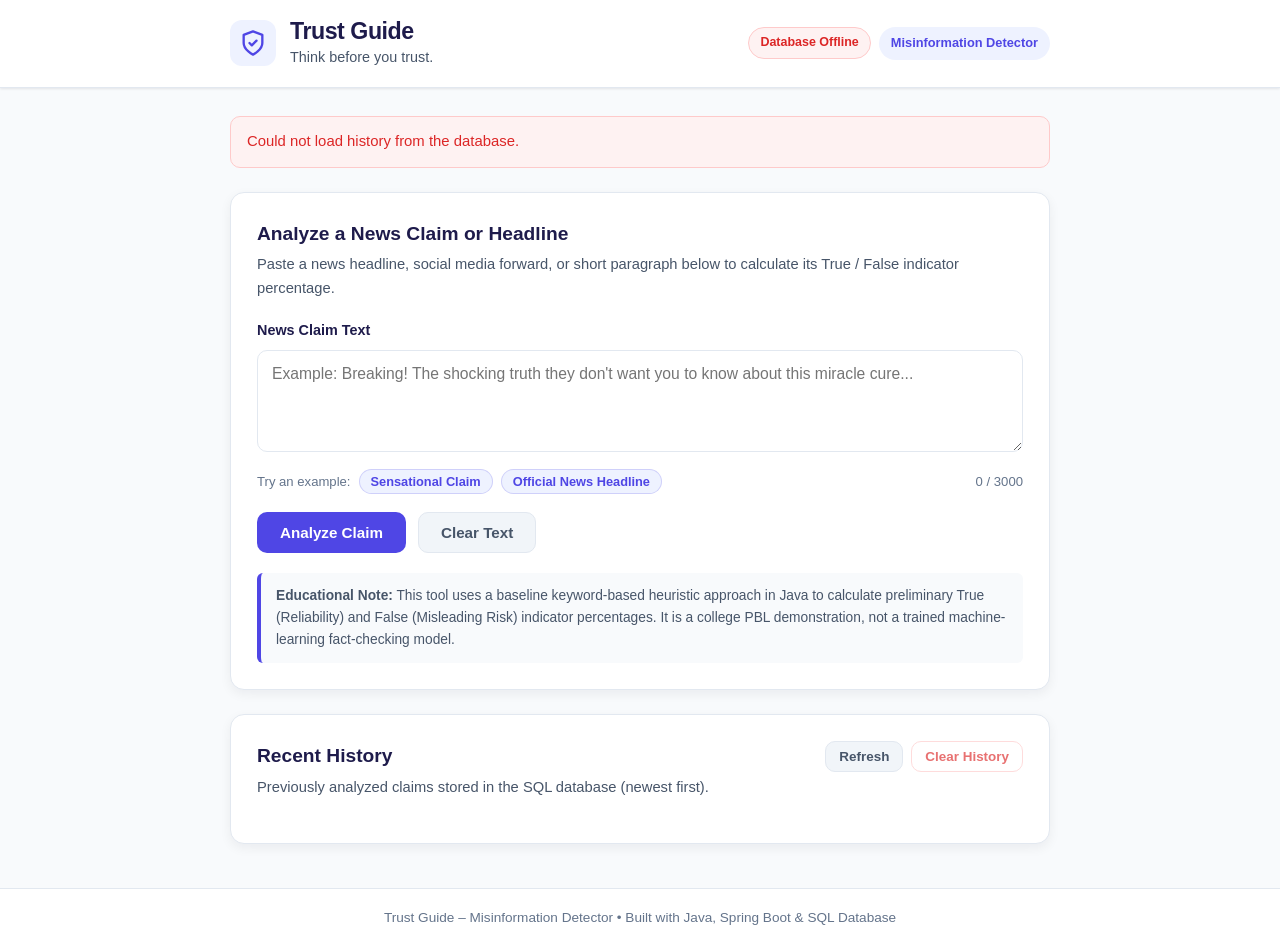
==== src/main/resources/static/index.html @ 8a832c72 "Add complete Trust Guide Misinformation Detector full-stack application" ====
<!DOCTYPE html>
<html lang="en">
<head>
    <meta charset="UTF-8">
    <meta name="viewport" content="width=device-width, initial-scale=1.0">
    <title>Trust Guide – Misinformation Detector</title>
    <link rel="stylesheet" href="style.css">
</head>
<body>
    <!-- Top Header -->
    <header class="site-header">
        <div class="container header-content">
            <div class="brand">
                <div class="shield-icon" aria-hidden="true">
                    <svg viewBox="0 0 24 24" width="28" height="28" fill="none" stroke="currentColor" stroke-width="2" stroke-linecap="round" stroke-linejoin="round">
                        <path d="M12 22s8-4 8-10V5l-8-3-8 3v7c0 6 8 10 8 10z"></path>
                        <path d="M9 12l2 2 4-4"></path>
                    </svg>
                </div>
                <div>
                    <h1 class="app-title">Trust Guide</h1>
                    <p class="app-tagline">Think before you trust.</p>
                </div>
            </div>
            <div class="header-badges">
                <span id="dbStatusBadge" class="db-badge db-connected">Database Connected</span>
                <span class="project-badge">Misinformation Detector</span>
            </div>
        </div>
    </header>

    <!-- Main Content -->
    <main class="container main-content">
        <!-- Status / Alert Banner for Feedback Messages -->
        <div id="feedbackBanner" class="feedback-banner hidden" role="alert"></div>

        <!-- Claim Input Card -->
        <section class="card analyzer-card" aria-labelledby="analyzeHeading">
            <div class="card-header">
                <h2 id="analyzeHeading">Analyze a News Claim or Headline</h2>
                <p class="section-subtitle">
                    Paste a news headline, social media forward, or short paragraph below to calculate its True / False indicator percentage.
                </p>
            </div>

            <form id="analyzeForm" novalidate>
                <div class="form-group">
                    <label for="claimInput" class="form-label">News Claim Text</label>
                    <textarea
                        id="claimInput"
                        class="claim-textarea"
                        rows="4"
                        maxlength="3000"
                        placeholder="Example: Breaking! The shocking truth they don't want you to know about this miracle cure..."
                        required
                    ></textarea>
                    <div class="input-meta">
                        <div class="sample-buttons">
                            <span class="sample-label">Try an example:</span>
                            <button type="button" class="chip-btn" data-sample="SHOCKING TRUTH: Secret revealed about a 100% guaranteed miracle cure! Share immediately!!!">
                                Sensational Claim
                            </button>
                            <button type="button" class="chip-btn" data-sample="According to an official report published by the Ministry of Education, university exams will begin next month.">
                                Official News Headline
                            </button>
                        </div>
                        <span id="charCount" class="char-count">0 / 3000</span>
                    </div>
                </div>

                <div class="form-actions">
                    <button type="submit" id="analyzeBtn" class="btn btn-primary">
                        <span id="analyzeBtnText">Analyze Claim</span>
                        <span id="analyzeSpinner" class="spinner hidden" aria-hidden="true"></span>
                    </button>
                    <button type="button" id="resetInputBtn" class="btn btn-secondary">
                        Clear Text
                    </button>
                </div>
            </form>

            <!-- Disclaimer Note -->
            <div class="disclaimer-box">
                <strong>Educational Note:</strong> This tool uses a baseline keyword-based heuristic approach in Java to calculate preliminary True (Reliability) and False (Misleading Risk) indicator percentages. It is a college PBL demonstration, not a trained machine-learning fact-checking model.
            </div>
        </section>

        <!-- Analysis Result Card -->
        <section id="resultSection" class="card result-card hidden" aria-labelledby="resultHeading">
            <div class="result-header">
                <h2 id="resultHeading">Assessment Result</h2>
                <span id="resultBadge" class="status-badge">Needs Verification</span>
            </div>

            <div class="result-body">
                <p class="analyzed-claim-preview" id="resultClaimText"></p>

                <!-- True / False Percentage Breakdown -->
                <div class="percentage-panel">
                    <div class="percentage-cards">
                        <div class="score-box score-true">
                            <span class="score-label">True / Reliable Indicator</span>
                            <span id="truePercentValue" class="score-number">50%</span>
                        </div>
                        <div class="score-box score-false">
                            <span class="score-label">False / Misleading Risk</span>
                            <span id="falsePercentValue" class="score-number">50%</span>
                        </div>
                    </div>

                    <div class="progress-bar-track" aria-label="True vs False percentage bar">
                        <div id="trueProgressBar" class="progress-fill-true" style="width: 50%"></div>
                        <div id="falseProgressBar" class="progress-fill-false" style="width: 50%"></div>
                    </div>
                    <div class="progress-legend">
                        <span class="legend-true">&#9679; True / Reliable %</span>
                        <span class="legend-false">&#9679; False / Misleading %</span>
                    </div>
                </div>

                <div class="explanation-box">
                    <h3>Why did it receive this assessment?</h3>
                    <p id="resultExplanation"></p>
                </div>
                <p class="result-timestamp" id="resultTimestamp"></p>
            </div>
        </section>

        <!-- Recent History Section -->
        <section class="card history-card" aria-labelledby="historyHeading">
            <div class="history-header">
                <div>
                    <h2 id="historyHeading">Recent History</h2>
                    <p class="section-subtitle">Previously analyzed claims stored in the SQL database (newest first).</p>
                </div>
                <div class="history-actions">
                    <button type="button" id="refreshHistoryBtn" class="btn btn-secondary btn-sm">
                        Refresh
                    </button>
                    <button type="button" id="clearHistoryBtn" class="btn btn-danger-outline btn-sm">
                        Clear History
                    </button>
                </div>
            </div>

            <!-- Loading indicator for history -->
            <div id="historyLoading" class="history-loading hidden">
                <span class="spinner spinner-dark" aria-hidden="true"></span>
                <span>Loading saved history from database...</span>
            </div>

            <!-- Empty state -->
            <div id="emptyHistoryState" class="empty-state hidden">
                <p>No claims have been analyzed yet. Enter a claim above and click <strong>Analyze Claim</strong> to save your first record.</p>
            </div>

            <!-- History List Container -->
            <div id="historyList" class="history-list"></div>
        </section>
    </main>

    <!-- Footer -->
    <footer class="site-footer">
        <div class="container">
            <p>Trust Guide – Misinformation Detector &bull; Built with Java, Spring Boot &amp; SQL Database</p>
        </div>
    </footer>

    <script src="script.js"></script>
</body>
</html>
---- src/main/resources/static/style.css ----
/* ============================================================
   Trust Guide – Misinformation Detector
   Clean, Modern, Responsive Stylesheet
   ============================================================ */

:root {
    --bg-page: #f8fafc;
    --bg-card: #ffffff;
    --text-primary: #1e1b4b;
    --text-secondary: #475569;
    --text-muted: #64748b;
    --accent-primary: #4f46e5;
    --accent-hover: #4338ca;
    --accent-light: #eef2ff;
    --border-color: #e2e8f0;

    /* Status & Percentage Colors */
    --true-color: #16a34a;
    --true-bg: #f0fdf4;
    --true-border: #bbf7d0;

    --false-color: #dc2626;
    --false-bg: #fef2f2;
    --false-border: #fecaca;

    --warning-bg: #fff7ed;
    --warning-text: #c2410c;
    --warning-border: #fdba74;

    --verify-bg: #eff6ff;
    --verify-text: #1d4ed8;
    --verify-border: #93c5fd;

    --danger-color: #dc2626;
    --danger-bg: #fef2f2;
    --danger-border: #fecaca;

    --success-bg: #f0fdf4;
    --success-text: #15803d;
    --success-border: #bbf7d0;

    --radius-md: 10px;
    --radius-lg: 14px;
    --shadow-sm: 0 1px 3px rgba(15, 23, 42, 0.06), 0 1px 2px rgba(15, 23, 42, 0.04);
    --shadow-md: 0 4px 12px rgba(15, 23, 42, 0.06);
}

* {
    box-sizing: border-box;
    margin: 0;
    padding: 0;
}

body {
    font-family: -apple-system, BlinkMacSystemFont, "Segoe UI", Roboto, "Helvetica Neue", Arial, sans-serif;
    background-color: var(--bg-page);
    color: var(--text-primary);
    line-height: 1.6;
    min-height: 100vh;
    display: flex;
    flex-direction: column;
}

.container {
    width: 100%;
    max-width: 860px;
    margin: 0 auto;
    padding: 0 20px;
}

/* Header */
.site-header {
    background-color: var(--bg-card);
    border-bottom: 1px solid var(--border-color);
    padding: 18px 0;
    box-shadow: var(--shadow-sm);
}

.header-content {
    display: flex;
    align-items: center;
    justify-content: space-between;
    flex-wrap: wrap;
    gap: 12px;
}

.brand {
    display: flex;
    align-items: center;
    gap: 14px;
}

.shield-icon {
    width: 46px;
    height: 46px;
    border-radius: 12px;
    background-color: var(--accent-light);
    color: var(--accent-primary);
    display: flex;
    align-items: center;
    justify-content: center;
    flex-shrink: 0;
}

.app-title {
    font-size: 1.45rem;
    font-weight: 700;
    color: var(--text-primary);
    letter-spacing: -0.02em;
    line-height: 1.2;
}

.app-tagline {
    font-size: 0.9rem;
    color: var(--text-secondary);
    font-weight: 500;
}

.header-badges {
    display: flex;
    align-items: center;
    gap: 8px;
    flex-wrap: wrap;
}

.db-badge {
    font-size: 0.78rem;
    font-weight: 600;
    padding: 5px 11px;
    border-radius: 999px;
    border: 1px solid transparent;
}

.db-connected {
    background-color: var(--true-bg);
    color: var(--true-color);
    border-color: var(--true-border);
}

.db-disconnected {
    background-color: var(--false-bg);
    color: var(--false-color);
    border-color: var(--false-border);
}

.project-badge {
    font-size: 0.8rem;
    font-weight: 600;
    color: var(--accent-primary);
    background-color: var(--accent-light);
    padding: 6px 12px;
    border-radius: 999px;
}

/* Main Layout */
.main-content {
    flex: 1;
    padding-top: 28px;
    padding-bottom: 44px;
    display: flex;
    flex-direction: column;
    gap: 24px;
}

.card {
    background-color: var(--bg-card);
    border: 1px solid var(--border-color);
    border-radius: var(--radius-lg);
    padding: 26px;
    box-shadow: var(--shadow-md);
}

.card-header {
    margin-bottom: 18px;
}

.card-header h2,
.history-header h2,
.result-header h2 {
    font-size: 1.2rem;
    font-weight: 700;
    color: var(--text-primary);
}

.section-subtitle {
    font-size: 0.92rem;
    color: var(--text-secondary);
    margin-top: 4px;
}

/* Feedback Banner */
.feedback-banner {
    padding: 13px 16px;
    border-radius: var(--radius-md);
    font-size: 0.93rem;
    font-weight: 500;
    border: 1px solid transparent;
}

.feedback-success {
    background-color: var(--success-bg);
    color: var(--success-text);
    border-color: var(--success-border);
}

.feedback-error {
    background-color: var(--danger-bg);
    color: var(--danger-color);
    border-color: var(--danger-border);
}

/* Form Elements */
.form-group {
    margin-bottom: 18px;
}

.form-label {
    display: block;
    font-size: 0.9rem;
    font-weight: 600;
    margin-bottom: 8px;
    color: var(--text-primary);
}

.claim-textarea {
    width: 100%;
    padding: 14px;
    border: 1.5px solid var(--border-color);
    border-radius: var(--radius-md);
    font-family: inherit;
    font-size: 0.98rem;
    color: var(--text-primary);
    resize: vertical;
    transition: border-color 0.15s ease, box-shadow 0.15s ease;
}

.claim-textarea:focus {
    outline: none;
    border-color: var(--accent-primary);
    box-shadow: 0 0 0 3px rgba(79, 70, 229, 0.14);
}

.input-meta {
    display: flex;
    justify-content: space-between;
    align-items: center;
    flex-wrap: wrap;
    gap: 10px;
    margin-top: 10px;
}

.sample-buttons {
    display: flex;
    align-items: center;
    flex-wrap: wrap;
    gap: 8px;
}

.sample-label {
    font-size: 0.82rem;
    color: var(--text-muted);
    font-weight: 500;
}

.chip-btn {
    background-color: var(--accent-light);
    color: var(--accent-primary);
    border: 1px solid rgba(79, 70, 229, 0.2);
    border-radius: 999px;
    padding: 4px 11px;
    font-size: 0.8rem;
    font-weight: 600;
    cursor: pointer;
    transition: background-color 0.15s ease;
}

.chip-btn:hover {
    background-color: #e0e7ff;
}

.char-count {
    font-size: 0.82rem;
    color: var(--text-muted);
}

.form-actions {
    display: flex;
    align-items: center;
    gap: 12px;
    flex-wrap: wrap;
}

/* Buttons */
.btn {
    display: inline-flex;
    align-items: center;
    justify-content: center;
    gap: 8px;
    padding: 11px 22px;
    font-size: 0.95rem;
    font-weight: 600;
    border-radius: var(--radius-md);
    border: 1px solid transparent;
    cursor: pointer;
    transition: background-color 0.15s ease, border-color 0.15s ease, opacity 0.15s ease;
}

.btn:disabled {
    opacity: 0.65;
    cursor: not-allowed;
}

.btn-primary {
    background-color: var(--accent-primary);
    color: #ffffff;
}

.btn-primary:hover:not(:disabled) {
    background-color: var(--accent-hover);
}

.btn-secondary {
    background-color: #f1f5f9;
    color: var(--text-secondary);
    border-color: var(--border-color);
}

.btn-secondary:hover:not(:disabled) {
    background-color: #e2e8f0;
    color: var(--text-primary);
}

.btn-danger-outline {
    background-color: transparent;
    color: var(--danger-color);
    border-color: var(--danger-border);
}

.btn-danger-outline:hover:not(:disabled) {
    background-color: var(--danger-bg);
}

.btn-sm {
    padding: 7px 13px;
    font-size: 0.84rem;
}

/* Disclaimer Note */
.disclaimer-box {
    margin-top: 20px;
    padding: 12px 15px;
    background-color: #f8fafc;
    border-left: 4px solid var(--accent-primary);
    border-radius: 6px;
    font-size: 0.86rem;
    color: var(--text-secondary);
}

/* Result Section */
.result-card {
    border-top: 4px solid var(--accent-primary);
}

.result-header {
    display: flex;
    align-items: center;
    justify-content: space-between;
    flex-wrap: wrap;
    gap: 12px;
    padding-bottom: 14px;
    border-bottom: 1px solid var(--border-color);
}

.status-badge {
    display: inline-block;
    padding: 6px 14px;
    border-radius: 999px;
    font-size: 0.86rem;
    font-weight: 700;
    border: 1px solid transparent;
}

.badge-misleading {
    background-color: var(--warning-bg);
    color: var(--warning-text);
    border-color: var(--warning-border);
}

.badge-verify {
    background-color: var(--verify-bg);
    color: var(--verify-text);
    border-color: var(--verify-border);
}

.result-body {
    padding-top: 16px;
    display: flex;
    flex-direction: column;
    gap: 16px;
}

.analyzed-claim-preview {
    font-size: 1rem;
    font-style: italic;
    color: var(--text-primary);
    background-color: #f8fafc;
    padding: 12px 15px;
    border-radius: var(--radius-md);
    border: 1px solid var(--border-color);
    word-break: break-word;
}

/* True / False Percentage Panel */
.percentage-panel {
    background-color: #f8fafc;
    border: 1px solid var(--border-color);
    border-radius: var(--radius-md);
    padding: 16px;
}

.percentage-cards {
    display: grid;
    grid-template-columns: 1fr 1fr;
    gap: 14px;
    margin-bottom: 14px;
}

.score-box {
    padding: 14px 16px;
    border-radius: var(--radius-md);
    border: 1px solid transparent;
    display: flex;
    flex-direction: column;
    align-items: center;
    text-align: center;
}

.score-true {
    background-color: var(--true-bg);
    border-color: var(--true-border);
    color: var(--true-color);
}

.score-false {
    background-color: var(--false-bg);
    border-color: var(--false-border);
    color: var(--false-color);
}

.score-label {
    font-size: 0.82rem;
    font-weight: 600;
    text-transform: uppercase;
    letter-spacing: 0.03em;
}

.score-number {
    font-size: 1.85rem;
    font-weight: 800;
    line-height: 1.2;
    margin-top: 4px;
}

.progress-bar-track {
    width: 100%;
    height: 14px;
    background-color: #e2e8f0;
    border-radius: 999px;
    overflow: hidden;
    display: flex;
}

.progress-fill-true {
    background-color: var(--true-color);
    height: 100%;
    transition: width 0.35s ease;
}

.progress-fill-false {
    background-color: var(--false-color);
    height: 100%;
    transition: width 0.35s ease;
}

.progress-legend {
    display: flex;
    justify-content: space-between;
    margin-top: 8px;
    font-size: 0.8rem;
    font-weight: 600;
}

.legend-true {
    color: var(--true-color);
}

.legend-false {
    color: var(--false-color);
}

.explanation-box h3 {
    font-size: 0.92rem;
    font-weight: 700;
    color: var(--text-primary);
    margin-bottom: 4px;
}

.explanation-box p {
    font-size: 0.94rem;
    color: var(--text-secondary);
}

.result-timestamp {
    font-size: 0.8rem;
    color: var(--text-muted);
}

/* History Section */
.history-header {
    display: flex;
    align-items: flex-start;
    justify-content: space-between;
    flex-wrap: wrap;
    gap: 14px;
    margin-bottom: 18px;
}

.history-actions {
    display: flex;
    gap: 8px;
}

.history-loading {
    display: flex;
    align-items: center;
    gap: 10px;
    padding: 18px 0;
    color: var(--text-secondary);
    font-size: 0.92rem;
}

.empty-state {
    text-align: center;
    padding: 28px 16px;
    background-color: #f8fafc;
    border: 1px dashed var(--border-color);
    border-radius: var(--radius-md);
    color: var(--text-secondary);
    font-size: 0.93rem;
}

.history-list {
    display: flex;
    flex-direction: column;
    gap: 14px;
}

.history-item {
    border: 1px solid var(--border-color);
    border-radius: var(--radius-md);
    padding: 16px;
    background-color: #ffffff;
    transition: border-color 0.15s ease;
}

.history-item:hover {
    border-color: #cbd5e1;
}

.history-item-top {
    display: flex;
    align-items: center;
    justify-content: space-between;
    flex-wrap: wrap;
    gap: 10px;
    margin-bottom: 10px;
}

.history-meta {
    display: flex;
    align-items: center;
    flex-wrap: wrap;
    gap: 8px;
}

.pct-pill {
    font-size: 0.78rem;
    font-weight: 700;
    padding: 4px 10px;
    border-radius: 999px;
    border: 1px solid transparent;
}

.pct-pill-true {
    background-color: var(--true-bg);
    color: var(--true-color);
    border-color: var(--true-border);
}

.pct-pill-false {
    background-color: var(--false-bg);
    color: var(--false-color);
    border-color: var(--false-border);
}

.history-date {
    font-size: 0.8rem;
    color: var(--text-muted);
}

.history-claim {
    font-size: 0.98rem;
    font-weight: 600;
    color: var(--text-primary);
    margin-bottom: 6px;
    word-break: break-word;
}

.history-explanation {
    font-size: 0.88rem;
    color: var(--text-secondary);
    word-break: break-word;
}

/* Loading Spinner */
.spinner {
    width: 16px;
    height: 16px;
    border: 2px solid rgba(255, 255, 255, 0.35);
    border-top-color: #ffffff;
    border-radius: 50%;
    animation: spin 0.7s linear infinite;
}

.spinner-dark {
    border-color: rgba(79, 70, 229, 0.25);
    border-top-color: var(--accent-primary);
}

@keyframes spin {
    to {
        transform: rotate(360deg);
    }
}

.hidden {
    display: none !important;
}

/* Footer */
.site-footer {
    background-color: var(--bg-card);
    border-top: 1px solid var(--border-color);
    padding: 18px 0;
    text-align: center;
    font-size: 0.85rem;
    color: var(--text-muted);
}

/* Responsive adjustments */
@media (max-width: 600px) {
    .card {
        padding: 18px;
    }

    .percentage-cards {
        grid-template-columns: 1fr;
    }

    .form-actions .btn {
        width: 100%;
    }

    .history-header {
        flex-direction: column;
    }

    .history-actions {
        width: 100%;
    }

    .history-actions .btn {
        flex: 1;
    }
}
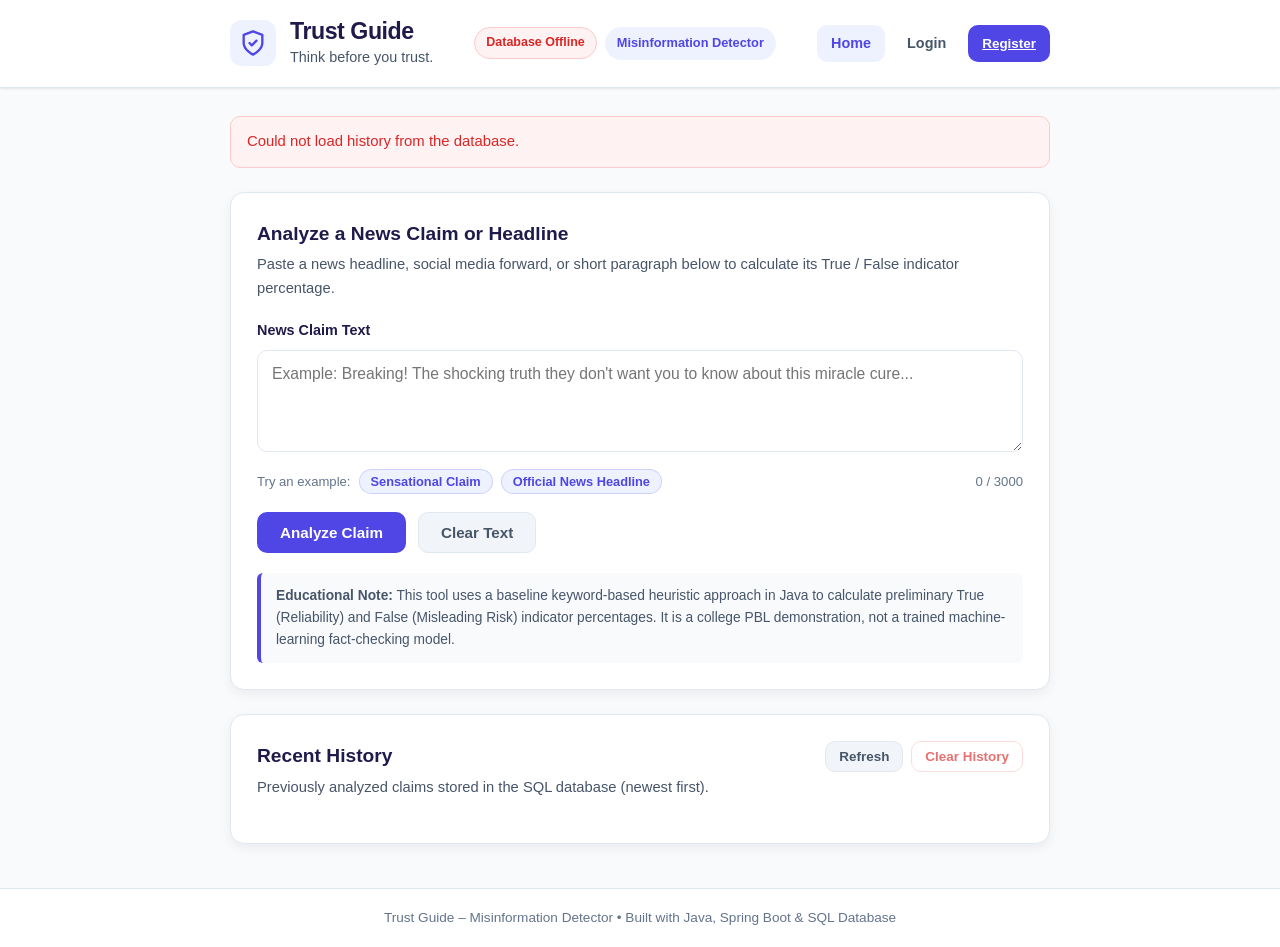
==== commit a8459d16: "Add multi-page architecture: Login, Register, Dashboard, Result, History, Analytics with session aut" ====
--- a/src/main/resources/static/index.html
+++ b/src/main/resources/static/index.html
@@ -10,7 +10,7 @@
     <!-- Top Header -->
     <header class="site-header">
         <div class="container header-content">
-            <div class="brand">
+            <a href="index.html" class="brand-link">
                 <div class="shield-icon" aria-hidden="true">
                     <svg viewBox="0 0 24 24" width="28" height="28" fill="none" stroke="currentColor" stroke-width="2" stroke-linecap="round" stroke-linejoin="round">
                         <path d="M12 22s8-4 8-10V5l-8-3-8 3v7c0 6 8 10 8 10z"></path>
@@ -21,11 +21,17 @@
                     <h1 class="app-title">Trust Guide</h1>
                     <p class="app-tagline">Think before you trust.</p>
                 </div>
-            </div>
+            </a>
             <div class="header-badges">
                 <span id="dbStatusBadge" class="db-badge db-connected">Database Connected</span>
                 <span class="project-badge">Misinformation Detector</span>
             </div>
+            <nav id="headerNav" class="nav-links">
+                <!-- Dynamically populated by auth.js -->
+                <a href="index.html" class="nav-link active">Home</a>
+                <a href="login.html" class="nav-link">Login</a>
+                <a href="register.html" class="btn btn-primary btn-sm">Register</a>
+            </nav>
         </div>
     </header>
 
@@ -166,6 +172,12 @@
         </div>
     </footer>
 
+    <script src="auth.js"></script>
     <script src="script.js"></script>
+    <script>
+        document.addEventListener("DOMContentLoaded", () => {
+            initAuth();
+        });
+    </script>
 </body>
 </html>
--- a/src/main/resources/static/style.css
+++ b/src/main/resources/static/style.css
@@ -683,3 +683,258 @@
         flex: 1;
     }
 }
+
+
+/* ============================================================
+   Extended Navigation, Auth, Tables, and Analytics Styles
+   Preserving Trust Guide's Clean, Modern Theme
+   ============================================================ */
+
+.brand-link {
+    text-decoration: none;
+    color: inherit;
+    display: flex;
+    align-items: center;
+    gap: 14px;
+}
+
+.brand-link:hover {
+    opacity: 0.95;
+}
+
+.nav-links {
+    display: flex;
+    align-items: center;
+    gap: 8px;
+    flex-wrap: wrap;
+}
+
+.nav-link {
+    color: var(--text-secondary);
+    text-decoration: none;
+    font-size: 0.9rem;
+    font-weight: 600;
+    padding: 7px 14px;
+    border-radius: var(--radius-md);
+    transition: background-color 0.15s ease, color 0.15s ease;
+}
+
+.nav-link:hover {
+    color: var(--accent-primary);
+    background-color: var(--accent-light);
+}
+
+.nav-link.active {
+    color: var(--accent-primary);
+    background-color: var(--accent-light);
+    font-weight: 700;
+}
+
+.user-greeting {
+    font-size: 0.88rem;
+    font-weight: 600;
+    color: var(--text-primary);
+    padding: 6px 14px;
+    background-color: var(--bg-page);
+    border: 1px solid var(--border-color);
+    border-radius: 999px;
+    display: inline-flex;
+    align-items: center;
+    gap: 6px;
+}
+
+.user-greeting svg {
+    color: var(--accent-primary);
+}
+
+/* Authentication Pages */
+.auth-container {
+    max-width: 480px;
+    margin: 32px auto;
+    width: 100%;
+}
+
+.auth-card {
+    padding: 34px 28px;
+}
+
+.form-input {
+    width: 100%;
+    padding: 12px 14px;
+    border: 1.5px solid var(--border-color);
+    border-radius: var(--radius-md);
+    font-family: inherit;
+    font-size: 0.95rem;
+    color: var(--text-primary);
+    background-color: #ffffff;
+    transition: border-color 0.15s ease, box-shadow 0.15s ease;
+}
+
+.form-input:focus {
+    outline: none;
+    border-color: var(--accent-primary);
+    box-shadow: 0 0 0 3px rgba(79, 70, 229, 0.14);
+}
+
+.auth-footer {
+    margin-top: 22px;
+    text-align: center;
+    font-size: 0.92rem;
+    color: var(--text-secondary);
+}
+
+.auth-footer a {
+    color: var(--accent-primary);
+    font-weight: 600;
+    text-decoration: none;
+}
+
+.auth-footer a:hover {
+    text-decoration: underline;
+}
+
+/* History Table View */
+.table-responsive {
+    width: 100%;
+    overflow-x: auto;
+    border: 1px solid var(--border-color);
+    border-radius: var(--radius-md);
+    background-color: #ffffff;
+}
+
+.history-table {
+    width: 100%;
+    border-collapse: collapse;
+    font-size: 0.92rem;
+    text-align: left;
+}
+
+.history-table th {
+    background-color: #f8fafc;
+    color: var(--text-secondary);
+    font-weight: 700;
+    padding: 12px 14px;
+    border-bottom: 1.5px solid var(--border-color);
+    white-space: nowrap;
+}
+
+.history-table td {
+    padding: 14px;
+    border-bottom: 1px solid var(--border-color);
+    vertical-align: middle;
+    color: var(--text-primary);
+}
+
+.history-table tr:last-child td {
+    border-bottom: none;
+}
+
+.history-table tr:hover td {
+    background-color: #fafbfc;
+}
+
+.table-claim-text {
+    max-width: 320px;
+    word-break: break-word;
+    font-weight: 500;
+}
+
+.table-id-cell {
+    font-family: monospace;
+    font-weight: 700;
+    color: var(--text-muted);
+}
+
+/* Analytics Metrics & Charts */
+.metrics-grid {
+    display: grid;
+    grid-template-columns: repeat(auto-fit, minmax(180px, 1fr));
+    gap: 16px;
+    margin-bottom: 24px;
+}
+
+.metric-card {
+    background-color: var(--bg-card);
+    border: 1px solid var(--border-color);
+    border-radius: var(--radius-lg);
+    padding: 20px;
+    box-shadow: var(--shadow-sm);
+    display: flex;
+    flex-direction: column;
+    gap: 6px;
+}
+
+.metric-card.accent {
+    border-left: 4px solid var(--accent-primary);
+}
+
+.metric-card.false-metric {
+    border-left: 4px solid var(--false-color);
+}
+
+.metric-card.true-metric {
+    border-left: 4px solid var(--true-color);
+}
+
+.metric-card.info-metric {
+    border-left: 4px solid var(--verify-text);
+}
+
+.metric-title {
+    font-size: 0.8rem;
+    font-weight: 700;
+    text-transform: uppercase;
+    color: var(--text-muted);
+    letter-spacing: 0.03em;
+}
+
+.metric-value {
+    font-size: 1.9rem;
+    font-weight: 800;
+    color: var(--text-primary);
+    line-height: 1.1;
+}
+
+.metric-sub {
+    font-size: 0.82rem;
+    color: var(--text-secondary);
+}
+
+.charts-grid {
+    display: grid;
+    grid-template-columns: repeat(auto-fit, minmax(320px, 1fr));
+    gap: 20px;
+}
+
+.chart-card {
+    background-color: var(--bg-card);
+    border: 1px solid var(--border-color);
+    border-radius: var(--radius-lg);
+    padding: 22px;
+    box-shadow: var(--shadow-md);
+}
+
+.chart-card h3 {
+    font-size: 1.05rem;
+    font-weight: 700;
+    color: var(--text-primary);
+    margin-bottom: 4px;
+}
+
+.chart-container {
+    position: relative;
+    width: 100%;
+    height: 270px;
+    display: flex;
+    align-items: center;
+    justify-content: center;
+    margin-top: 14px;
+}
+
+.action-bar {
+    display: flex;
+    gap: 10px;
+    align-items: center;
+    flex-wrap: wrap;
+    margin-top: 16px;
+}
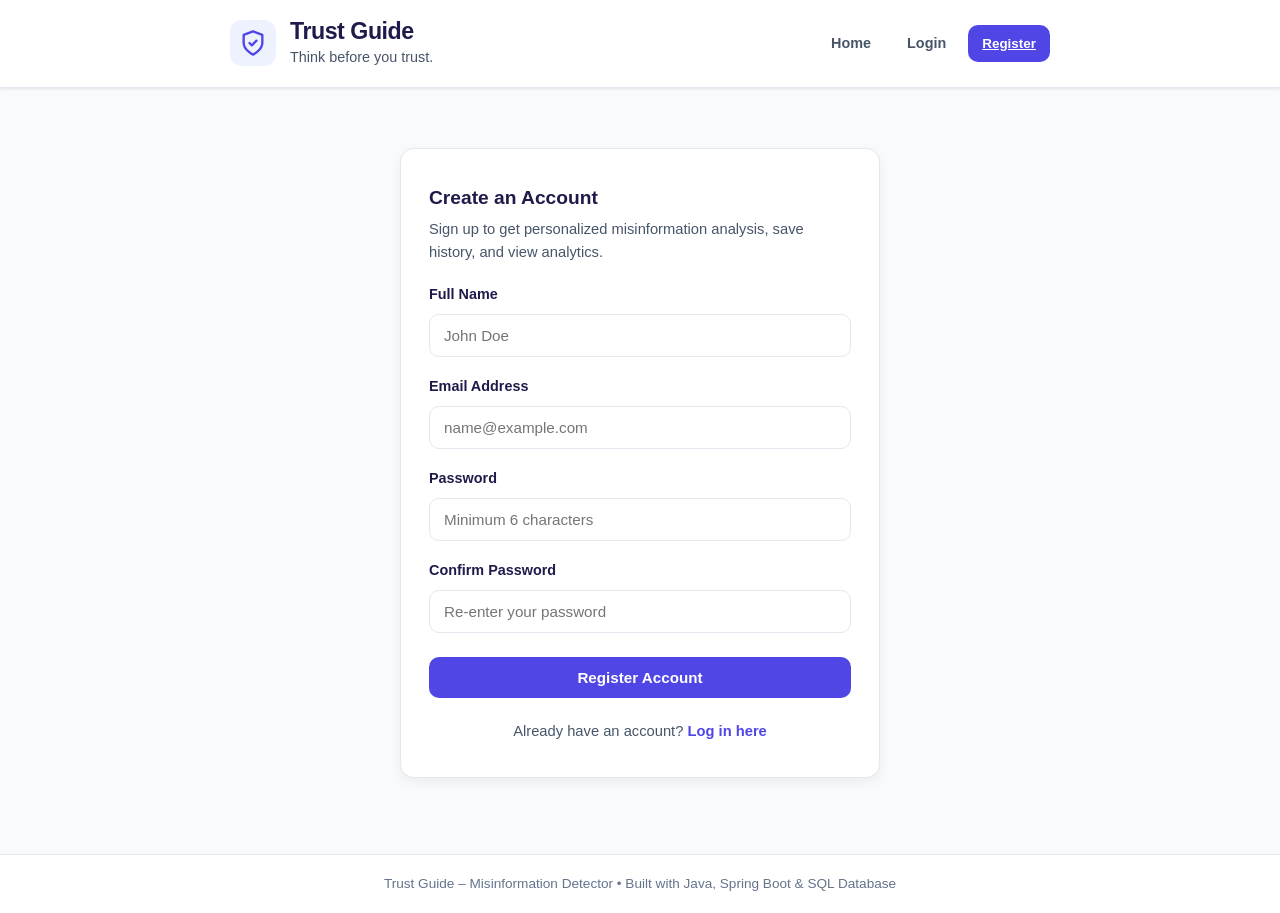
==== commit 0359f362: "Enhance multi-page routing: Register -> Login -> Dashboard -> Result -> History -> Analytics with Ch" ====
--- a/src/main/resources/static/index.html
+++ b/src/main/resources/static/index.html
@@ -5,12 +5,29 @@
     <meta name="viewport" content="width=device-width, initial-scale=1.0">
     <title>Trust Guide – Misinformation Detector</title>
     <link rel="stylesheet" href="style.css">
+    <script>
+        // Automatic routing gateway:
+        // If logged in -> opens Dashboard (Homepage).
+        // If not logged in -> asks user to register first.
+        (async function checkAndRedirect() {
+            try {
+                const response = await fetch("/api/auth/current-user");
+                const data = await response.json();
+                if (data && data.loggedIn) {
+                    window.location.replace("dashboard.html");
+                } else {
+                    window.location.replace("register.html");
+                }
+            } catch (e) {
+                window.location.replace("register.html");
+            }
+        })();
+    </script>
 </head>
 <body>
-    <!-- Top Header -->
     <header class="site-header">
         <div class="container header-content">
-            <a href="index.html" class="brand-link">
+            <div class="brand">
                 <div class="shield-icon" aria-hidden="true">
                     <svg viewBox="0 0 24 24" width="28" height="28" fill="none" stroke="currentColor" stroke-width="2" stroke-linecap="round" stroke-linejoin="round">
                         <path d="M12 22s8-4 8-10V5l-8-3-8 3v7c0 6 8 10 8 10z"></path>
@@ -21,163 +38,41 @@
                     <h1 class="app-title">Trust Guide</h1>
                     <p class="app-tagline">Think before you trust.</p>
                 </div>
-            </a>
-            <div class="header-badges">
-                <span id="dbStatusBadge" class="db-badge db-connected">Database Connected</span>
-                <span class="project-badge">Misinformation Detector</span>
             </div>
-            <nav id="headerNav" class="nav-links">
-                <!-- Dynamically populated by auth.js -->
-                <a href="index.html" class="nav-link active">Home</a>
+            <nav class="nav-links">
                 <a href="login.html" class="nav-link">Login</a>
                 <a href="register.html" class="btn btn-primary btn-sm">Register</a>
             </nav>
         </div>
     </header>
 
-    <!-- Main Content -->
-    <main class="container main-content">
-        <!-- Status / Alert Banner for Feedback Messages -->
-        <div id="feedbackBanner" class="feedback-banner hidden" role="alert"></div>
-
-        <!-- Claim Input Card -->
-        <section class="card analyzer-card" aria-labelledby="analyzeHeading">
-            <div class="card-header">
-                <h2 id="analyzeHeading">Analyze a News Claim or Headline</h2>
-                <p class="section-subtitle">
-                    Paste a news headline, social media forward, or short paragraph below to calculate its True / False indicator percentage.
-                </p>
+    <main class="container main-content" style="text-align: center; padding-top: 60px;">
+        <div class="card auth-container" style="max-width: 520px; margin: 0 auto; padding: 40px 30px;">
+            <div class="shield-icon" style="margin: 0 auto 16px; width: 56px; height: 56px;">
+                <svg viewBox="0 0 24 24" width="32" height="32" fill="none" stroke="currentColor" stroke-width="2" stroke-linecap="round" stroke-linejoin="round">
+                    <path d="M12 22s8-4 8-10V5l-8-3-8 3v7c0 6 8 10 8 10z"></path>
+                    <path d="M9 12l2 2 4-4"></path>
+                </svg>
             </div>
-
-            <form id="analyzeForm" novalidate>
-                <div class="form-group">
-                    <label for="claimInput" class="form-label">News Claim Text</label>
-                    <textarea
-                        id="claimInput"
-                        class="claim-textarea"
-                        rows="4"
-                        maxlength="3000"
-                        placeholder="Example: Breaking! The shocking truth they don't want you to know about this miracle cure..."
-                        required
-                    ></textarea>
-                    <div class="input-meta">
-                        <div class="sample-buttons">
-                            <span class="sample-label">Try an example:</span>
-                            <button type="button" class="chip-btn" data-sample="SHOCKING TRUTH: Secret revealed about a 100% guaranteed miracle cure! Share immediately!!!">
-                                Sensational Claim
-                            </button>
-                            <button type="button" class="chip-btn" data-sample="According to an official report published by the Ministry of Education, university exams will begin next month.">
-                                Official News Headline
-                            </button>
-                        </div>
-                        <span id="charCount" class="char-count">0 / 3000</span>
-                    </div>
-                </div>
-
-                <div class="form-actions">
-                    <button type="submit" id="analyzeBtn" class="btn btn-primary">
-                        <span id="analyzeBtnText">Analyze Claim</span>
-                        <span id="analyzeSpinner" class="spinner hidden" aria-hidden="true"></span>
-                    </button>
-                    <button type="button" id="resetInputBtn" class="btn btn-secondary">
-                        Clear Text
-                    </button>
-                </div>
-            </form>
-
-            <!-- Disclaimer Note -->
-            <div class="disclaimer-box">
-                <strong>Educational Note:</strong> This tool uses a baseline keyword-based heuristic approach in Java to calculate preliminary True (Reliability) and False (Misleading Risk) indicator percentages. It is a college PBL demonstration, not a trained machine-learning fact-checking model.
+            <h2 style="font-size: 1.4rem; color: var(--text-primary); margin-bottom: 8px;">Welcome to Trust Guide</h2>
+            <p style="color: var(--text-secondary); margin-bottom: 24px; font-size: 0.95rem;">
+                Please register to create an account or log in if you are already registered.
+            </p>
+            <div style="display: flex; gap: 12px; justify-content: center; flex-wrap: wrap;">
+                <a href="register.html" class="btn btn-primary" style="flex: 1; min-width: 140px;">
+                    Register Now
+                </a>
+                <a href="login.html" class="btn btn-secondary" style="flex: 1; min-width: 140px;">
+                    Log In
+                </a>
             </div>
-        </section>
-
-        <!-- Analysis Result Card -->
-        <section id="resultSection" class="card result-card hidden" aria-labelledby="resultHeading">
-            <div class="result-header">
-                <h2 id="resultHeading">Assessment Result</h2>
-                <span id="resultBadge" class="status-badge">Needs Verification</span>
-            </div>
-
-            <div class="result-body">
-                <p class="analyzed-claim-preview" id="resultClaimText"></p>
-
-                <!-- True / False Percentage Breakdown -->
-                <div class="percentage-panel">
-                    <div class="percentage-cards">
-                        <div class="score-box score-true">
-                            <span class="score-label">True / Reliable Indicator</span>
-                            <span id="truePercentValue" class="score-number">50%</span>
-                        </div>
-                        <div class="score-box score-false">
-                            <span class="score-label">False / Misleading Risk</span>
-                            <span id="falsePercentValue" class="score-number">50%</span>
-                        </div>
-                    </div>
-
-                    <div class="progress-bar-track" aria-label="True vs False percentage bar">
-                        <div id="trueProgressBar" class="progress-fill-true" style="width: 50%"></div>
-                        <div id="falseProgressBar" class="progress-fill-false" style="width: 50%"></div>
-                    </div>
-                    <div class="progress-legend">
-                        <span class="legend-true">&#9679; True / Reliable %</span>
-                        <span class="legend-false">&#9679; False / Misleading %</span>
-                    </div>
-                </div>
-
-                <div class="explanation-box">
-                    <h3>Why did it receive this assessment?</h3>
-                    <p id="resultExplanation"></p>
-                </div>
-                <p class="result-timestamp" id="resultTimestamp"></p>
-            </div>
-        </section>
-
-        <!-- Recent History Section -->
-        <section class="card history-card" aria-labelledby="historyHeading">
-            <div class="history-header">
-                <div>
-                    <h2 id="historyHeading">Recent History</h2>
-                    <p class="section-subtitle">Previously analyzed claims stored in the SQL database (newest first).</p>
-                </div>
-                <div class="history-actions">
-                    <button type="button" id="refreshHistoryBtn" class="btn btn-secondary btn-sm">
-                        Refresh
-                    </button>
-                    <button type="button" id="clearHistoryBtn" class="btn btn-danger-outline btn-sm">
-                        Clear History
-                    </button>
-                </div>
-            </div>
-
-            <!-- Loading indicator for history -->
-            <div id="historyLoading" class="history-loading hidden">
-                <span class="spinner spinner-dark" aria-hidden="true"></span>
-                <span>Loading saved history from database...</span>
-            </div>
-
-            <!-- Empty state -->
-            <div id="emptyHistoryState" class="empty-state hidden">
-                <p>No claims have been analyzed yet. Enter a claim above and click <strong>Analyze Claim</strong> to save your first record.</p>
-            </div>
-
-            <!-- History List Container -->
-            <div id="historyList" class="history-list"></div>
-        </section>
+        </div>
     </main>
 
-    <!-- Footer -->
     <footer class="site-footer">
         <div class="container">
             <p>Trust Guide – Misinformation Detector &bull; Built with Java, Spring Boot &amp; SQL Database</p>
         </div>
     </footer>
-
-    <script src="auth.js"></script>
-    <script src="script.js"></script>
-    <script>
-        document.addEventListener("DOMContentLoaded", () => {
-            initAuth();
-        });
-    </script>
 </body>
 </html>
